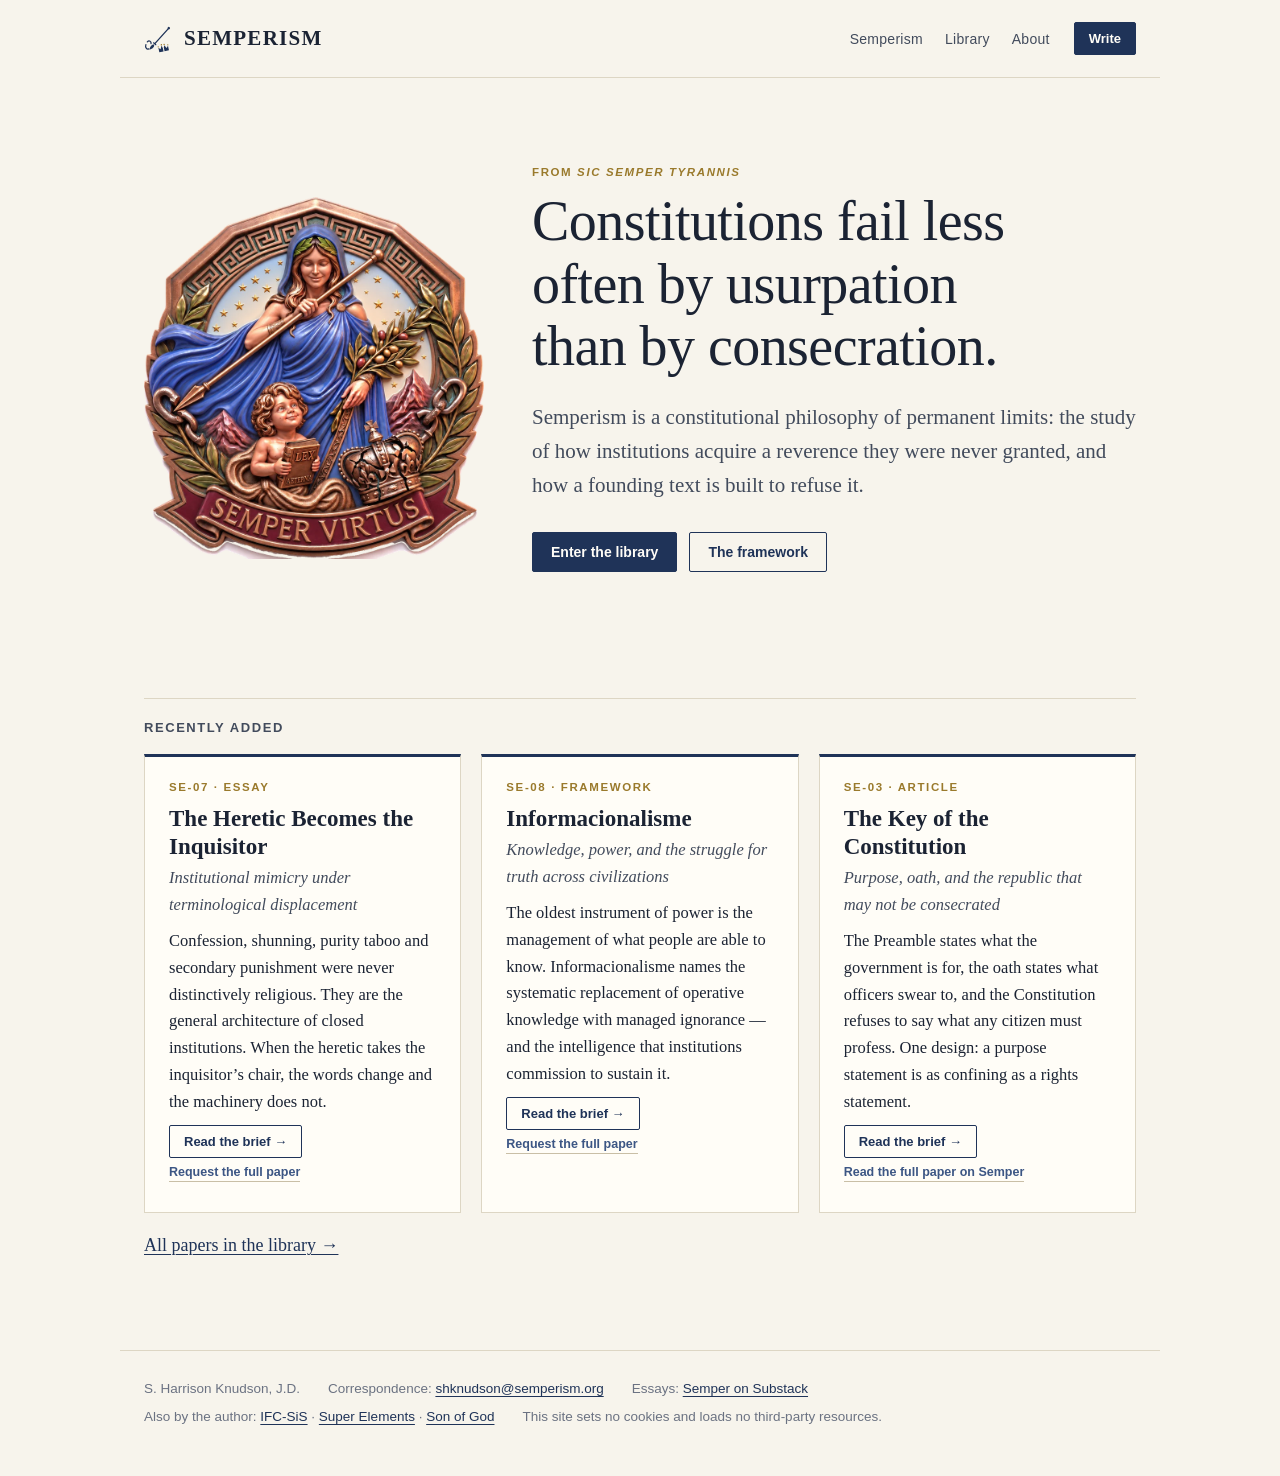
==== index.html @ 3810561f "Link The Key of the Constitution full text on Substack Co-Authored-By: Claude Opus 5.5 <noreply@anth" ====
<!DOCTYPE html>
<html lang="en">
<head>
<meta charset="utf-8">
<meta name="viewport" content="width=device-width, initial-scale=1">
<title>Semperism — S. Harrison Knudson</title>
<meta name="description" content="Semperism: a constitutional philosophy of permanent limits. Papers and briefs by S. Harrison Knudson, J.D.">
<meta name="author" content="S. Harrison Knudson, J.D.">
<link rel="canonical" href="https://semperism.org/">
<meta property="og:title" content="Semperism — S. Harrison Knudson">
<meta property="og:description" content="Semperism: a constitutional philosophy of permanent limits. Papers and briefs by S. Harrison Knudson, J.D.">
<meta property="og:url" content="https://semperism.org/">
<meta property="og:type" content="website">
<meta property="og:site_name" content="Semperism">
<meta property="og:image" content="https://semperism.org/img/semper-virtus.webp">
<script type="application/ld+json">{"@context": "https://schema.org", "@type": "Person", "@id": "https://semperism.org/about.html#person", "name": "S. Harrison Knudson", "honorificSuffix": "J.D.", "alternateName": ["Steele Harrison Knudson", "Steele Knudson"], "url": "https://semperism.org/about.html", "jobTitle": "Attorney and independent scholar", "alumniOf": [{"@type": "CollegeOrUniversity", "name": "George Mason University Antonin Scalia Law School"}, {"@type": "CollegeOrUniversity", "name": "University of Utah"}], "sameAs": ["https://orcid.org/0009-0004-3600-4115", "https://ifcsis.org/director.html", "https://superelements.com/", "https://sonofgod.love/", "https://semperism.substack.com"]}</script>
<link rel="icon" href="/favicon.svg" type="image/svg+xml">
<link rel="stylesheet" href="/style.css">
</head>
<body>
<a class="skip" href="#main">Skip to content</a>
<header class="site">
  <a class="brand" href="/"><svg class="mark" xmlns="http://www.w3.org/2000/svg" viewBox="0 0 64 64" aria-hidden="true">  <g class="m-ink" fill="currentColor">    <!-- spear held at rest, point down, breaking the chain -->    <g transform="rotate(42 32 32)">      <rect x="30.6" y="0" width="2.8" height="46" rx="1.4"/>      <circle cx="32" cy="0.8" r="2.6"/>      <rect x="27.6" y="44.5" width="8.8" height="2.4" rx="1.2"/>      <path d="M32 47.5 C28 51 28 55 32 63 C36 55 36 51 32 47.5 Z"/>    </g>    <!-- fallen crown, cracked -->    <g transform="translate(-5 -3) rotate(-12 48 54)">      <path d="M36 61 L36 51 L40 55 L43.6 48 L45.2 54 L45.2 61 Z"/>      <path d="M47.4 61 L47.4 53 L49.5 48.5 L53 55 L57 51 L57 61 Z"/>    </g>  </g>  <!-- broken chain link -->  <g fill="none" stroke="currentColor" stroke-width="2.6" stroke-linecap="round">    <path d="M4 44 C2 50 6 55 10 53"/>    <path d="M7 38 C11 34 16 37 15 42"/>  </g>  <g class="m-gold" fill="#9a7a2c" transform="translate(-5 -3) rotate(-12 48 54)">    <circle cx="43.6" cy="46.3" r="1.5"/><circle cx="36" cy="49.4" r="1.3"/>    <circle cx="49.5" cy="46.8" r="1.5"/><circle cx="57" cy="49.4" r="1.3"/>  </g></svg>Semperism</a>
  <nav><ul><li><a href="/semperism.html">Semperism</a></li><li><a href="/library.html">Library</a></li><li><a href="/about.html">About</a></li></ul></nav>
  <a class="btn btn-sm" href="mailto:shknudson@semperism.org">Write</a>
</header>
<main id="main">
<section class="hero wrap hero-emblem">
  <img class="emblem" src="/img/semper-virtus.webp" width="844" height="900" alt="Semper Virtus: Virtue holds the spear at rest, its point breaking a chain; a child holds the book Lex Aeterna; a cracked crown lies at her feet.">
  <div>
  <span class="eyebrow">From <em>sic semper tyrannis</em></span>
  <h1>Constitutions fail less often by usurpation than by consecration.</h1>
  <p class="lede">Semperism is a constitutional philosophy of permanent limits: the study of how institutions acquire a reverence they were never granted, and how a founding text is built to refuse it.</p>
  <p class="hero-actions"><a class="btn" href="/library.html">Enter the library</a> <a class="btn btn-ghost" href="/semperism.html">The framework</a></p>
  </div>
</section>
<section class="wrap">
  <h2 class="section-h">Recently added</h2>
  <div class="pubs">
    <article class="card">
      <span class="eyebrow">SE-07 &middot; Essay</span>
      <h3><a href="/the-heretic-becomes-the-inquisitor.html">The Heretic Becomes the Inquisitor</a></h3>
      <p class="card-sub">Institutional mimicry under terminological displacement</p>
      <p>Confession, shunning, purity taboo and secondary punishment were never distinctively religious. They are the general architecture of closed institutions. When the heretic takes the inquisitor’s chair, the words change and the machinery does not.</p>
      <p class="card-actions">
        <a class="btn btn-sm btn-ghost" href="/the-heretic-becomes-the-inquisitor.html">Read the brief &rarr;</a>
        <a class="req" href="mailto:shknudson@semperism.org?subject=Request%3A%20The%20Heretic%20Becomes%20the%20Inquisitor%20%28SE-07%29&amp;body=Please%20send%3A%20The%20Heretic%20Becomes%20the%20Inquisitor%20%28SE-07%29%0A%0AName%3A%0AInstitution%3A%0ARole%3A%0AThe%20question%20you%20are%20working%20on%3A%0A">Request the full paper</a>
      </p>
    </article>
    <article class="card">
      <span class="eyebrow">SE-08 &middot; Framework</span>
      <h3><a href="/informacionalisme.html">Informacionalisme</a></h3>
      <p class="card-sub">Knowledge, power, and the struggle for truth across civilizations</p>
      <p>The oldest instrument of power is the management of what people are able to know. Informacionalisme names the systematic replacement of operative knowledge with managed ignorance — and the intelligence that institutions commission to sustain it.</p>
      <p class="card-actions">
        <a class="btn btn-sm btn-ghost" href="/informacionalisme.html">Read the brief &rarr;</a>
        <a class="req" href="mailto:shknudson@semperism.org?subject=Request%3A%20Informacionalisme%20%28SE-08%29&amp;body=Please%20send%3A%20Informacionalisme%20%28SE-08%29%0A%0AName%3A%0AInstitution%3A%0ARole%3A%0AThe%20question%20you%20are%20working%20on%3A%0A">Request the full paper</a>
      </p>
    </article>
    <article class="card">
      <span class="eyebrow">SE-03 &middot; Article</span>
      <h3><a href="/the-key-of-the-constitution.html">The Key of the Constitution</a></h3>
      <p class="card-sub">Purpose, oath, and the republic that may not be consecrated</p>
      <p>The Preamble states what the government is for, the oath states what officers swear to, and the Constitution refuses to say what any citizen must profess. One design: a purpose statement is as confining as a rights statement.</p>
      <p class="card-actions">
        <a class="btn btn-sm btn-ghost" href="/the-key-of-the-constitution.html">Read the brief &rarr;</a>
        <a class="req" href="https://semperism.substack.com/p/the-key-of-the-constitution">Read the full paper on Semper</a>
      </p>
    </article>
  </div>
  <p><a href="/library.html">All papers in the library &rarr;</a></p>
</section>
</main>
<footer class="site">
  <span>S. Harrison Knudson, J.D.</span>
  <span>Correspondence: <a href="mailto:shknudson@semperism.org">shknudson@semperism.org</a></span>
  <span>Essays: <a href="https://semperism.substack.com">Semper on Substack</a></span>
  <span>Also by the author: <a href="https://ifcsis.org/">IFC-SiS</a> &middot; <a href="https://superelements.com/">Super Elements</a> &middot; <a href="https://sonofgod.love/">Son of God</a></span>
  <span>This site sets no cookies and loads no third-party resources.</span>
</footer>
</body>
</html>
---- style.css ----
:root{
  --bg:#f7f4ec; --paper:#fffdf7; --ink:#1b2333; --ink-2:#424b5c; --muted:#6b7282;
  --line:#ddd6c4; --line-2:#c9bfa6; --accent:#1f3358; --accent-soft:#3c5684; --gold:#9a7a2c;
  --serif:"Iowan Old Style","Palatino Linotype",Palatino,"Book Antiqua",Georgia,serif;
  --sans:-apple-system,BlinkMacSystemFont,"Segoe UI",Roboto,"Helvetica Neue",Arial,sans-serif;
}
@media (prefers-color-scheme:dark){:root{
  --bg:#12161f; --paper:#181d28; --ink:#e9e5da; --ink-2:#c3c0b6; --muted:#9a9ca5;
  --line:#2b3242; --line-2:#3b4458; --accent:#c9b37a; --accent-soft:#d8c693; --gold:#c9a654;
}}
*{box-sizing:border-box}
html{-webkit-text-size-adjust:100%}
body{margin:0;background:var(--bg);color:var(--ink);font:18px/1.62 var(--serif)}
a{color:var(--accent);text-underline-offset:3px;text-decoration-thickness:1px}
a:hover{color:var(--gold)}
.skip{position:absolute;left:-999px}.skip:focus{left:16px;top:8px;background:var(--paper);padding:6px 10px;z-index:9}
.wrap{max-width:1040px;margin:0 auto;padding:0 24px}
.wrap-narrow{max-width:700px}
header.site{display:flex;align-items:center;gap:24px;max-width:1040px;margin:0 auto;padding:22px 24px;border-bottom:1px solid var(--line)}
.brand{font:600 21px/1 var(--serif);letter-spacing:.06em;text-transform:uppercase;color:var(--ink);text-decoration:none;margin-right:auto}
.brand{display:inline-flex;align-items:center;gap:10px}
.brand .mark{width:30px;height:30px;color:var(--accent);flex:none}
.brand .mark .m-gold{fill:var(--gold)}
.hero-emblem{display:grid;grid-template-columns:minmax(220px,340px) 1fr;gap:48px;align-items:center}
.hero-emblem .emblem{width:100%;height:auto}
.emblem-fig{margin:28px auto 8px;max-width:420px;text-align:center}
.emblem-fig img{width:100%;height:auto}
.emblem-fig figcaption{font:italic 15px/1.5 var(--serif);color:var(--ink-2);margin-top:10px}
@media (max-width:760px){.hero-emblem{grid-template-columns:1fr;gap:24px}.hero-emblem .emblem{max-width:240px;margin:0 auto}}
header nav ul{list-style:none;display:flex;gap:22px;margin:0;padding:0}
header nav a{font:500 14px/1 var(--sans);color:var(--ink-2);text-decoration:none;letter-spacing:.02em}
header nav a[aria-current=page],header nav a:hover{color:var(--accent);border-bottom:1px solid var(--gold);padding-bottom:3px}
.btn{display:inline-block;font:600 14px/1 var(--sans);padding:12px 18px;background:var(--accent);color:var(--paper);border:1px solid var(--accent);border-radius:2px;text-decoration:none}
.btn:hover{background:var(--accent-soft);color:var(--paper)}
.btn-sm{padding:9px 14px;font-size:13px}
.btn-ghost{background:transparent;color:var(--accent)}
.btn-ghost:hover{background:var(--accent);color:var(--paper)}
main{padding:0 0 72px}
.eyebrow{display:block;font:600 11.5px/1.2 var(--sans);letter-spacing:.14em;text-transform:uppercase;color:var(--gold);margin:0 0 10px}
.hero{padding:88px 24px 56px}
.hero h1{font:500 clamp(34px,5.2vw,56px)/1.12 var(--serif);margin:0 0 22px;max-width:18ch;letter-spacing:-.01em}
.lede{font-size:21px;color:var(--ink-2);max-width:36em}
.hero-actions{display:flex;gap:12px;flex-wrap:wrap;margin-top:30px}
.page-top{padding-top:48px}
.page-h{font:500 clamp(30px,4vw,40px)/1.15 var(--serif);margin:0 0 18px;max-width:24ch}
.section-h{font:600 13px/1 var(--sans);letter-spacing:.12em;text-transform:uppercase;color:var(--ink-2);margin:52px 0 8px;padding-top:22px;border-top:1px solid var(--line)}
.muted{color:var(--muted);font-size:16px}
.pubs{display:grid;grid-template-columns:repeat(auto-fill,minmax(300px,1fr));gap:20px;margin-top:20px}
.card{background:var(--paper);border:1px solid var(--line);border-top:3px solid var(--accent);padding:24px 24px 20px}
.card h3{font:600 23px/1.22 var(--serif);margin:0 0 4px}
.card h3 a{color:var(--ink);text-decoration:none}.card h3 a:hover{color:var(--accent)}
.card-sub{display:block;font-style:italic;color:var(--ink-2);font-size:16px;margin:0 0 12px}
.card p{font-size:16.5px;margin:0 0 10px}
.card-actions{display:flex;flex-wrap:wrap;align-items:center;gap:8px 18px;margin:16px 0 0}
.req{font:600 12.5px/1 var(--sans);color:var(--accent-soft);text-decoration:none;border-bottom:1px solid var(--line-2);padding-bottom:2px}
.req:hover{color:var(--gold);border-color:var(--gold)}
.related{list-style:none;padding:0;margin:20px 0 0;border-top:1px solid var(--line)}
.related li{display:grid;grid-template-columns:70px 1fr;gap:2px 16px;padding:14px 0;border-bottom:1px solid var(--line)}
.related .eyebrow{margin:5px 0 0;grid-row:span 2}
.related a{font-size:19px;font-weight:600;text-decoration:none}
.related .card-sub{margin:0}
.note{background:var(--paper);border-left:3px solid var(--gold);padding:18px 24px;margin:28px 0}
.note h3{font:600 17px/1.3 var(--sans);margin:0 0 6px}
.note p{margin:0 0 8px;font-size:16.5px}
.prose h1,.paper h1{font:500 clamp(32px,4.4vw,44px)/1.12 var(--serif);margin:0 0 10px}
.prose,.paper{padding-top:48px}
.prose h2,.paper h2{font:600 22px/1.3 var(--serif);margin:36px 0 8px}
.paper h3{font:600 13px/1 var(--sans);letter-spacing:.1em;text-transform:uppercase;color:var(--ink-2);margin:36px 0 8px}
.paper-back{font:500 14px/1 var(--sans);margin:0 0 28px}.paper-back a{text-decoration:none}
.paper-sub{font-size:21px;font-style:italic;color:var(--ink-2);margin:0 0 8px}
.paper-meta{font:500 13.5px/1.4 var(--sans);color:var(--muted);margin:0 0 30px;padding-bottom:22px;border-bottom:1px solid var(--line)}
.paper-ask{margin-top:44px}
blockquote{margin:30px 0;padding:6px 0 6px 24px;border-left:3px solid var(--gold);font-size:21px;font-style:italic;color:var(--ink)}
.cite{font:15px/1.5 var(--sans);color:var(--ink-2);background:var(--paper);border:1px solid var(--line);padding:12px 14px;overflow-wrap:anywhere}
footer.site{display:flex;flex-wrap:wrap;gap:8px 28px;max-width:1040px;margin:0 auto;padding:28px 24px 48px;border-top:1px solid var(--line);font:13.5px/1.5 var(--sans);color:var(--muted)}
@media (max-width:640px){
  body{font-size:17px}
  header.site{flex-wrap:wrap;gap:14px;padding:18px 16px}
  header .btn{display:none}
  .wrap{padding:0 16px}
  .hero{padding:56px 16px 36px}
  .pubs{grid-template-columns:1fr}
  .related li{grid-template-columns:1fr}
  .related .eyebrow{grid-row:auto;margin:0}
}
@media print{
  header.site,footer.site,.paper-back,.paper-ask .card-actions,.skip{display:none}
  body{background:#fff;color:#000;font-size:10.5pt;line-height:1.38}
  .paper p{margin:0 0 5pt}.paper-sub{font-size:13pt}.paper h3,.cite{display:none}
  .paper{padding-top:0}.paper h1{font-size:22pt}.paper h2{font-size:12pt;margin:9pt 0 2pt}
  .paper-meta{margin-bottom:10pt;padding-bottom:8pt}.paper-ask{margin-top:14pt}
  .note{border-left:2px solid #999;padding:6pt 10pt}
  @page{size:Letter;margin:0.55in}
}
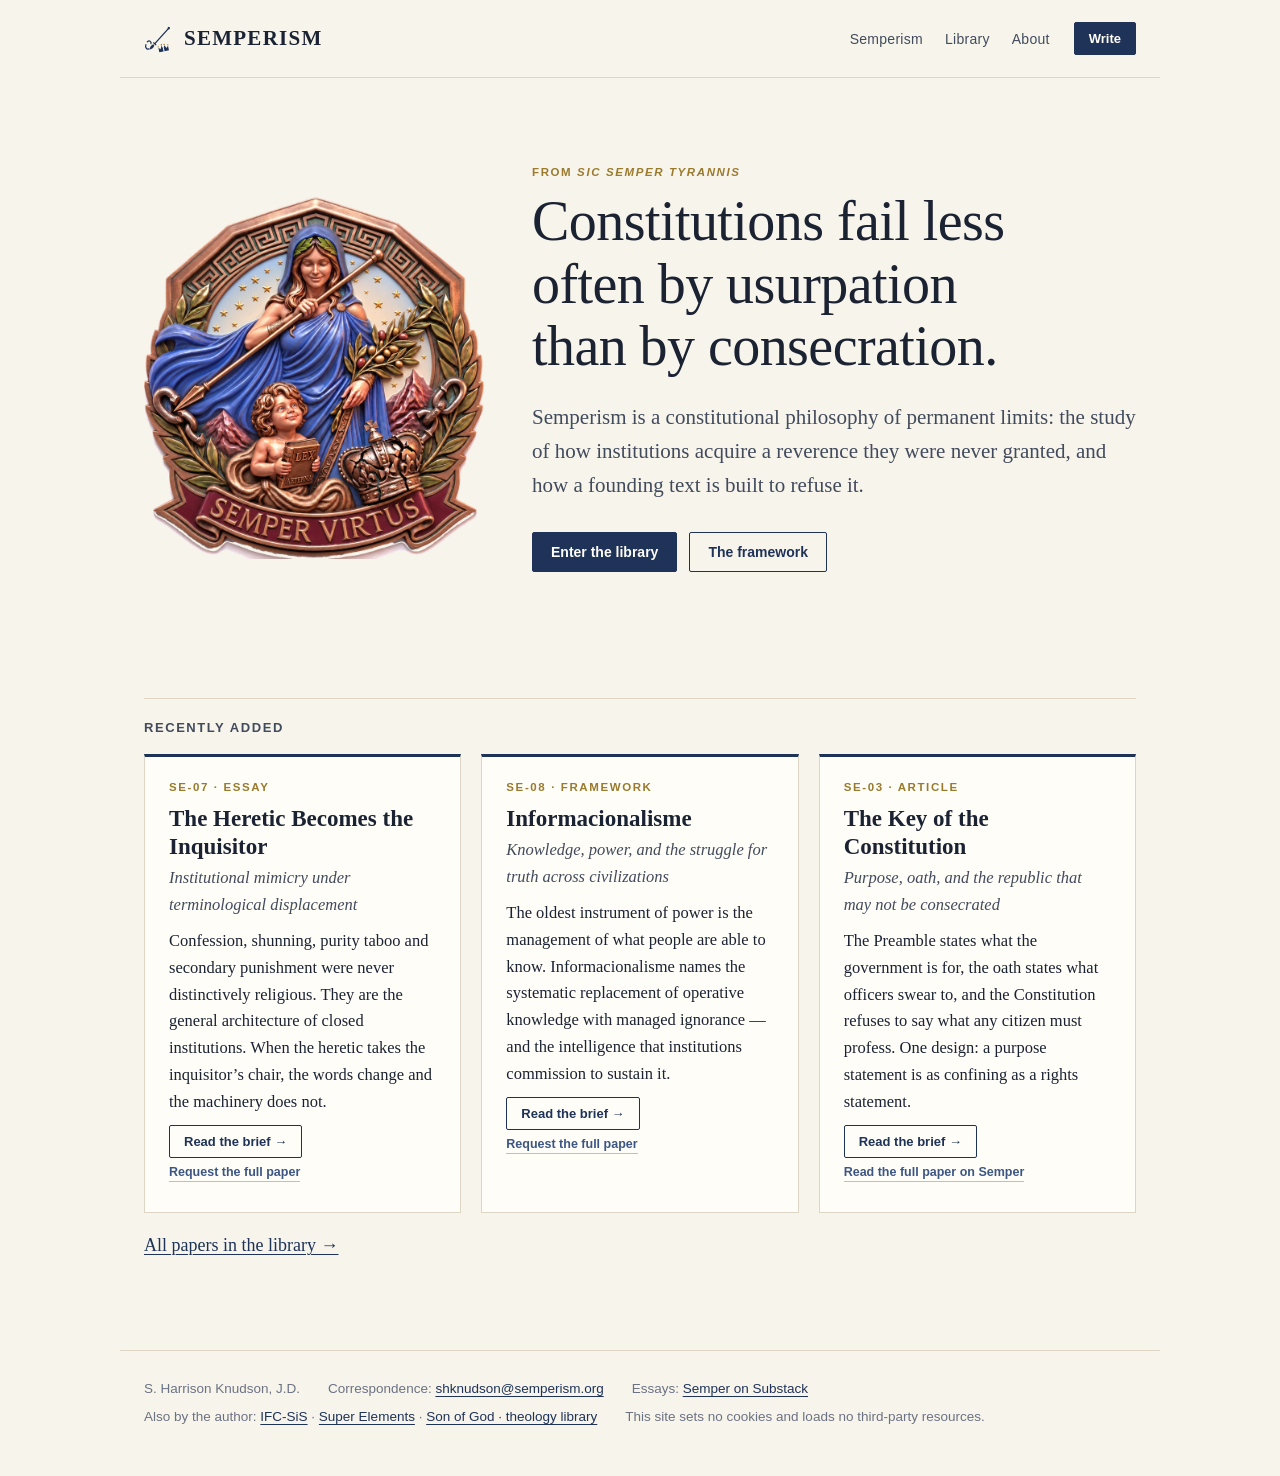
==== commit 5ccb5d24: "Link the sonofgod.love theology library Co-Authored-By: Claude Opus 5.5 <noreply@anthropic.com> Clau" ====
--- a/index.html
+++ b/index.html
@@ -13,7 +13,7 @@
 <meta property="og:type" content="website">
 <meta property="og:site_name" content="Semperism">
 <meta property="og:image" content="https://semperism.org/img/semper-virtus.webp">
-<script type="application/ld+json">{"@context": "https://schema.org", "@type": "Person", "@id": "https://semperism.org/about.html#person", "name": "S. Harrison Knudson", "honorificSuffix": "J.D.", "alternateName": ["Steele Harrison Knudson", "Steele Knudson"], "url": "https://semperism.org/about.html", "jobTitle": "Attorney and independent scholar", "alumniOf": [{"@type": "CollegeOrUniversity", "name": "George Mason University Antonin Scalia Law School"}, {"@type": "CollegeOrUniversity", "name": "University of Utah"}], "sameAs": ["https://orcid.org/0009-0004-3600-4115", "https://ifcsis.org/director.html", "https://superelements.com/", "https://sonofgod.love/", "https://semperism.substack.com"]}</script>
+<script type="application/ld+json">{"@context": "https://schema.org", "@type": "Person", "@id": "https://semperism.org/about.html#person", "name": "S. Harrison Knudson", "honorificSuffix": "J.D.", "alternateName": ["Steele Harrison Knudson", "S Harrison Knudson", "Steele H. Knudson", "Steele Knudson", "Harrison Knudson"], "givenName": "Steele", "additionalName": "Harrison", "familyName": "Knudson", "url": "https://semperism.org/about.html", "jobTitle": "Attorney and independent scholar", "alumniOf": [{"@type": "CollegeOrUniversity", "name": "George Mason University Antonin Scalia Law School"}, {"@type": "CollegeOrUniversity", "name": "University of Utah"}], "sameAs": ["https://orcid.org/0009-0004-3600-4115", "https://ifcsis.org/director.html", "https://superelements.com/", "https://sonofgod.love/", "https://sonofgod.love/library", "https://semperism.substack.com"]}</script>
 <link rel="icon" href="/favicon.svg" type="image/svg+xml">
 <link rel="stylesheet" href="/style.css">
 </head>
@@ -75,7 +75,7 @@
   <span>S. Harrison Knudson, J.D.</span>
   <span>Correspondence: <a href="mailto:shknudson@semperism.org">shknudson@semperism.org</a></span>
   <span>Essays: <a href="https://semperism.substack.com">Semper on Substack</a></span>
-  <span>Also by the author: <a href="https://ifcsis.org/">IFC-SiS</a> &middot; <a href="https://superelements.com/">Super Elements</a> &middot; <a href="https://sonofgod.love/">Son of God</a></span>
+  <span>Also by the author: <a href="https://ifcsis.org/">IFC-SiS</a> &middot; <a href="https://superelements.com/">Super Elements</a> &middot; <a href="https://sonofgod.love/library">Son of God · theology library</a></span>
   <span>This site sets no cookies and loads no third-party resources.</span>
 </footer>
 </body>
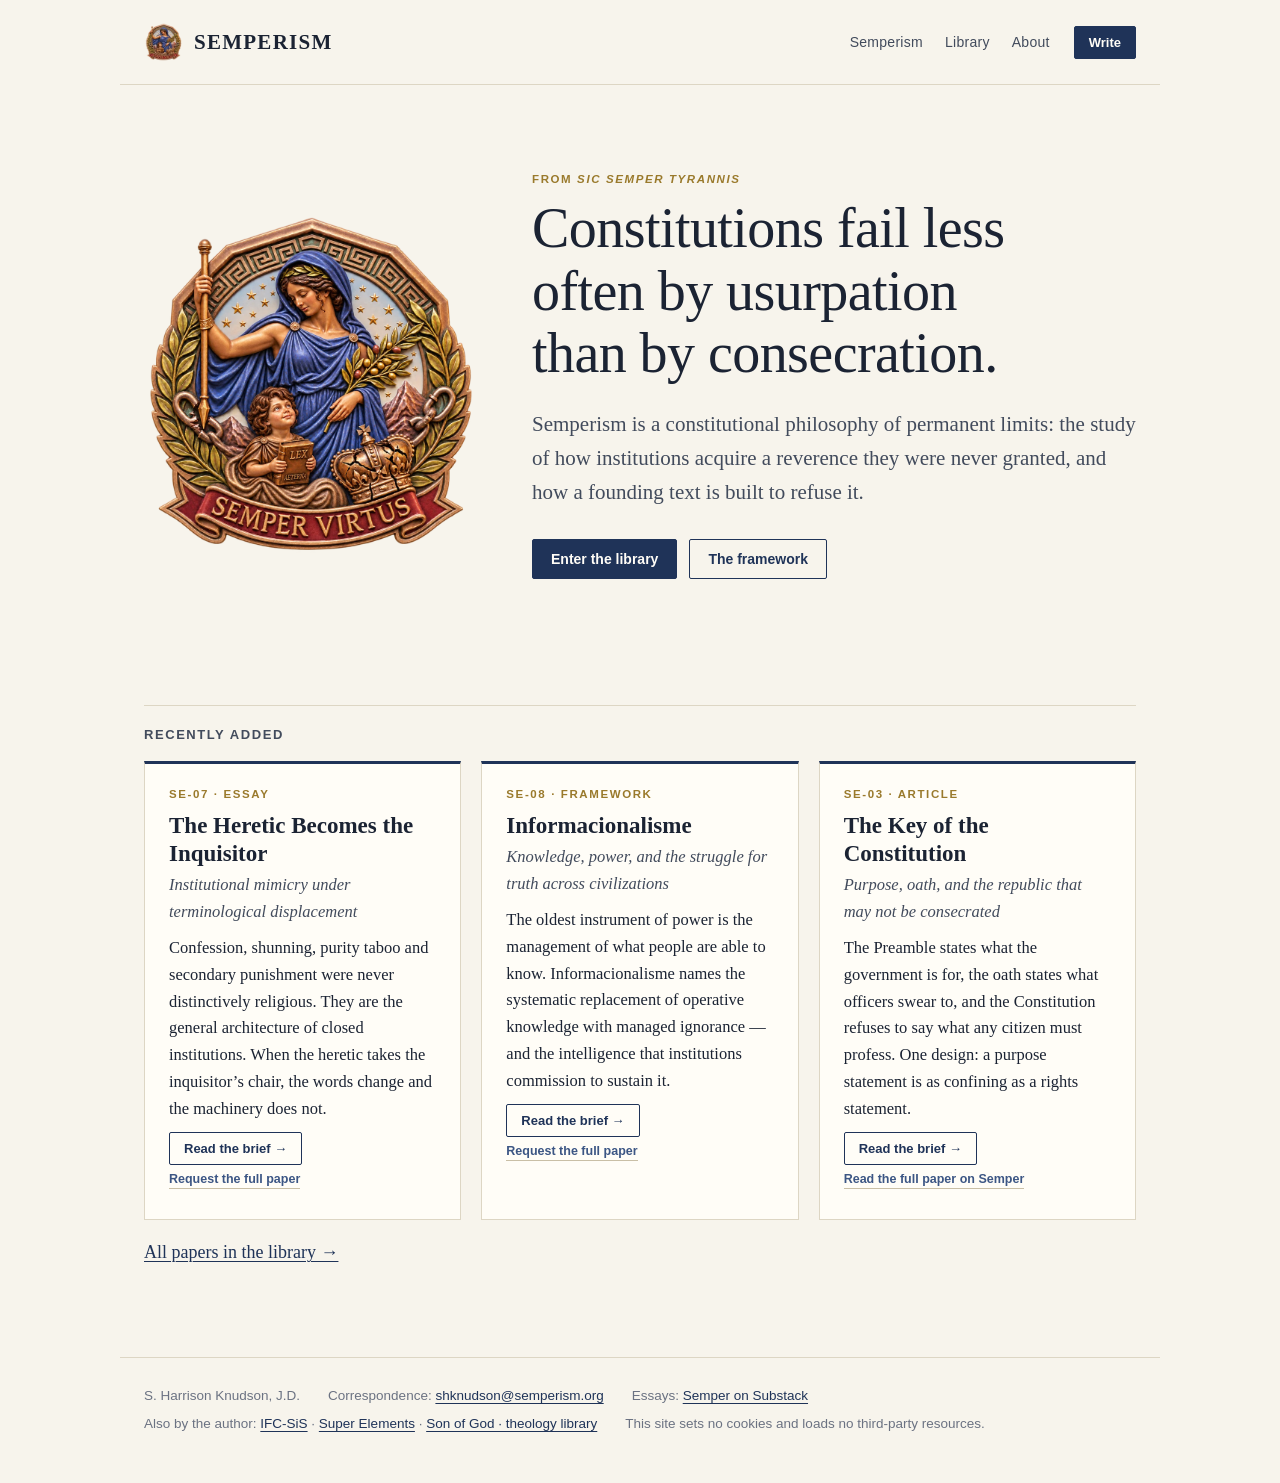
==== commit c1a594c7: "New Semper Virtus medallion as site logo; favicons and structured data for search Replace the emblem" ====
--- a/index.html
+++ b/index.html
@@ -12,21 +12,35 @@
 <meta property="og:url" content="https://semperism.org/">
 <meta property="og:type" content="website">
 <meta property="og:site_name" content="Semperism">
-<meta property="og:image" content="https://semperism.org/img/semper-virtus.webp">
+<meta property="og:image" content="https://semperism.org/img/semperism-og.jpg">
+<meta property="og:image:width" content="1200">
+<meta property="og:image:height" content="630">
+<meta property="og:image:alt" content="The Semper Virtus medallion of Semperism">
+<meta name="twitter:card" content="summary_large_image">
+<meta name="application-name" content="Semperism">
+<meta name="apple-mobile-web-app-title" content="Semperism">
+<meta name="theme-color" content="#1f3358">
+<script type="application/ld+json">{"@context": "https://schema.org", "@type": "WebSite", "@id": "https://semperism.org/#website", "name": "Semperism", "alternateName": ["Semperism.org", "Semper Virtus"], "url": "https://semperism.org/", "publisher": {"@id": "https://semperism.org/#org"}}</script>
+<script type="application/ld+json">{"@context": "https://schema.org", "@type": "Organization", "@id": "https://semperism.org/#org", "name": "Semperism", "url": "https://semperism.org/", "slogan": "Semper Virtus", "logo": {"@type": "ImageObject", "url": "https://semperism.org/img/semperism-logo.png", "width": 512, "height": 512}, "image": "https://semperism.org/img/semper-virtus-medallion.webp", "founder": {"@id": "https://semperism.org/about.html#person"}, "email": "shknudson@semperism.org", "sameAs": ["https://semperism.substack.com"]}</script>
 <script type="application/ld+json">{"@context": "https://schema.org", "@type": "Person", "@id": "https://semperism.org/about.html#person", "name": "S. Harrison Knudson", "honorificSuffix": "J.D.", "alternateName": ["Steele Harrison Knudson", "S Harrison Knudson", "Steele H. Knudson", "Steele Knudson", "Harrison Knudson"], "givenName": "Steele", "additionalName": "Harrison", "familyName": "Knudson", "url": "https://semperism.org/about.html", "jobTitle": "Attorney and independent scholar", "alumniOf": [{"@type": "CollegeOrUniversity", "name": "George Mason University Antonin Scalia Law School"}, {"@type": "CollegeOrUniversity", "name": "University of Utah"}], "sameAs": ["https://orcid.org/0009-0004-3600-4115", "https://ifcsis.org/director.html", "https://superelements.com/", "https://sonofgod.love/", "https://sonofgod.love/library", "https://semperism.substack.com"]}</script>
-<link rel="icon" href="/favicon.svg" type="image/svg+xml">
+<link rel="icon" href="/favicon.ico" sizes="48x48">
+<link rel="icon" href="/favicon-48.png" sizes="48x48" type="image/png">
+<link rel="icon" href="/favicon-96.png" sizes="96x96" type="image/png">
+<link rel="icon" href="/favicon-192.png" sizes="192x192" type="image/png">
+<link rel="apple-touch-icon" href="/apple-touch-icon.png">
+<link rel="manifest" href="/site.webmanifest">
 <link rel="stylesheet" href="/style.css">
 </head>
 <body>
 <a class="skip" href="#main">Skip to content</a>
 <header class="site">
-  <a class="brand" href="/"><svg class="mark" xmlns="http://www.w3.org/2000/svg" viewBox="0 0 64 64" aria-hidden="true">  <g class="m-ink" fill="currentColor">    <!-- spear held at rest, point down, breaking the chain -->    <g transform="rotate(42 32 32)">      <rect x="30.6" y="0" width="2.8" height="46" rx="1.4"/>      <circle cx="32" cy="0.8" r="2.6"/>      <rect x="27.6" y="44.5" width="8.8" height="2.4" rx="1.2"/>      <path d="M32 47.5 C28 51 28 55 32 63 C36 55 36 51 32 47.5 Z"/>    </g>    <!-- fallen crown, cracked -->    <g transform="translate(-5 -3) rotate(-12 48 54)">      <path d="M36 61 L36 51 L40 55 L43.6 48 L45.2 54 L45.2 61 Z"/>      <path d="M47.4 61 L47.4 53 L49.5 48.5 L53 55 L57 51 L57 61 Z"/>    </g>  </g>  <!-- broken chain link -->  <g fill="none" stroke="currentColor" stroke-width="2.6" stroke-linecap="round">    <path d="M4 44 C2 50 6 55 10 53"/>    <path d="M7 38 C11 34 16 37 15 42"/>  </g>  <g class="m-gold" fill="#9a7a2c" transform="translate(-5 -3) rotate(-12 48 54)">    <circle cx="43.6" cy="46.3" r="1.5"/><circle cx="36" cy="49.4" r="1.3"/>    <circle cx="49.5" cy="46.8" r="1.5"/><circle cx="57" cy="49.4" r="1.3"/>  </g></svg>Semperism</a>
+  <a class="brand" href="/"><img class="mark" src="/img/semperism-mark.webp" width="48" height="48" alt="">Semperism</a>
   <nav><ul><li><a href="/semperism.html">Semperism</a></li><li><a href="/library.html">Library</a></li><li><a href="/about.html">About</a></li></ul></nav>
   <a class="btn btn-sm" href="mailto:shknudson@semperism.org">Write</a>
 </header>
 <main id="main">
 <section class="hero wrap hero-emblem">
-  <img class="emblem" src="/img/semper-virtus.webp" width="844" height="900" alt="Semper Virtus: Virtue holds the spear at rest, its point breaking a chain; a child holds the book Lex Aeterna; a cracked crown lies at her feet.">
+  <img class="emblem" src="/img/semper-virtus-medallion.webp" width="910" height="900" alt="Semper Virtus: Virtue holds the spear at rest, its point breaking a chain; a child holds the book Lex Aeterna; a cracked crown lies at her feet.">
   <div>
   <span class="eyebrow">From <em>sic semper tyrannis</em></span>
   <h1>Constitutions fail less often by usurpation than by consecration.</h1>
--- a/style.css
+++ b/style.css
@@ -19,7 +19,7 @@
 header.site{display:flex;align-items:center;gap:24px;max-width:1040px;margin:0 auto;padding:22px 24px;border-bottom:1px solid var(--line)}
 .brand{font:600 21px/1 var(--serif);letter-spacing:.06em;text-transform:uppercase;color:var(--ink);text-decoration:none;margin-right:auto}
 .brand{display:inline-flex;align-items:center;gap:10px}
-.brand .mark{width:30px;height:30px;color:var(--accent);flex:none}
+.brand .mark{width:40px;height:40px;color:var(--accent);flex:none;object-fit:contain}
 .brand .mark .m-gold{fill:var(--gold)}
 .hero-emblem{display:grid;grid-template-columns:minmax(220px,340px) 1fr;gap:48px;align-items:center}
 .hero-emblem .emblem{width:100%;height:auto}
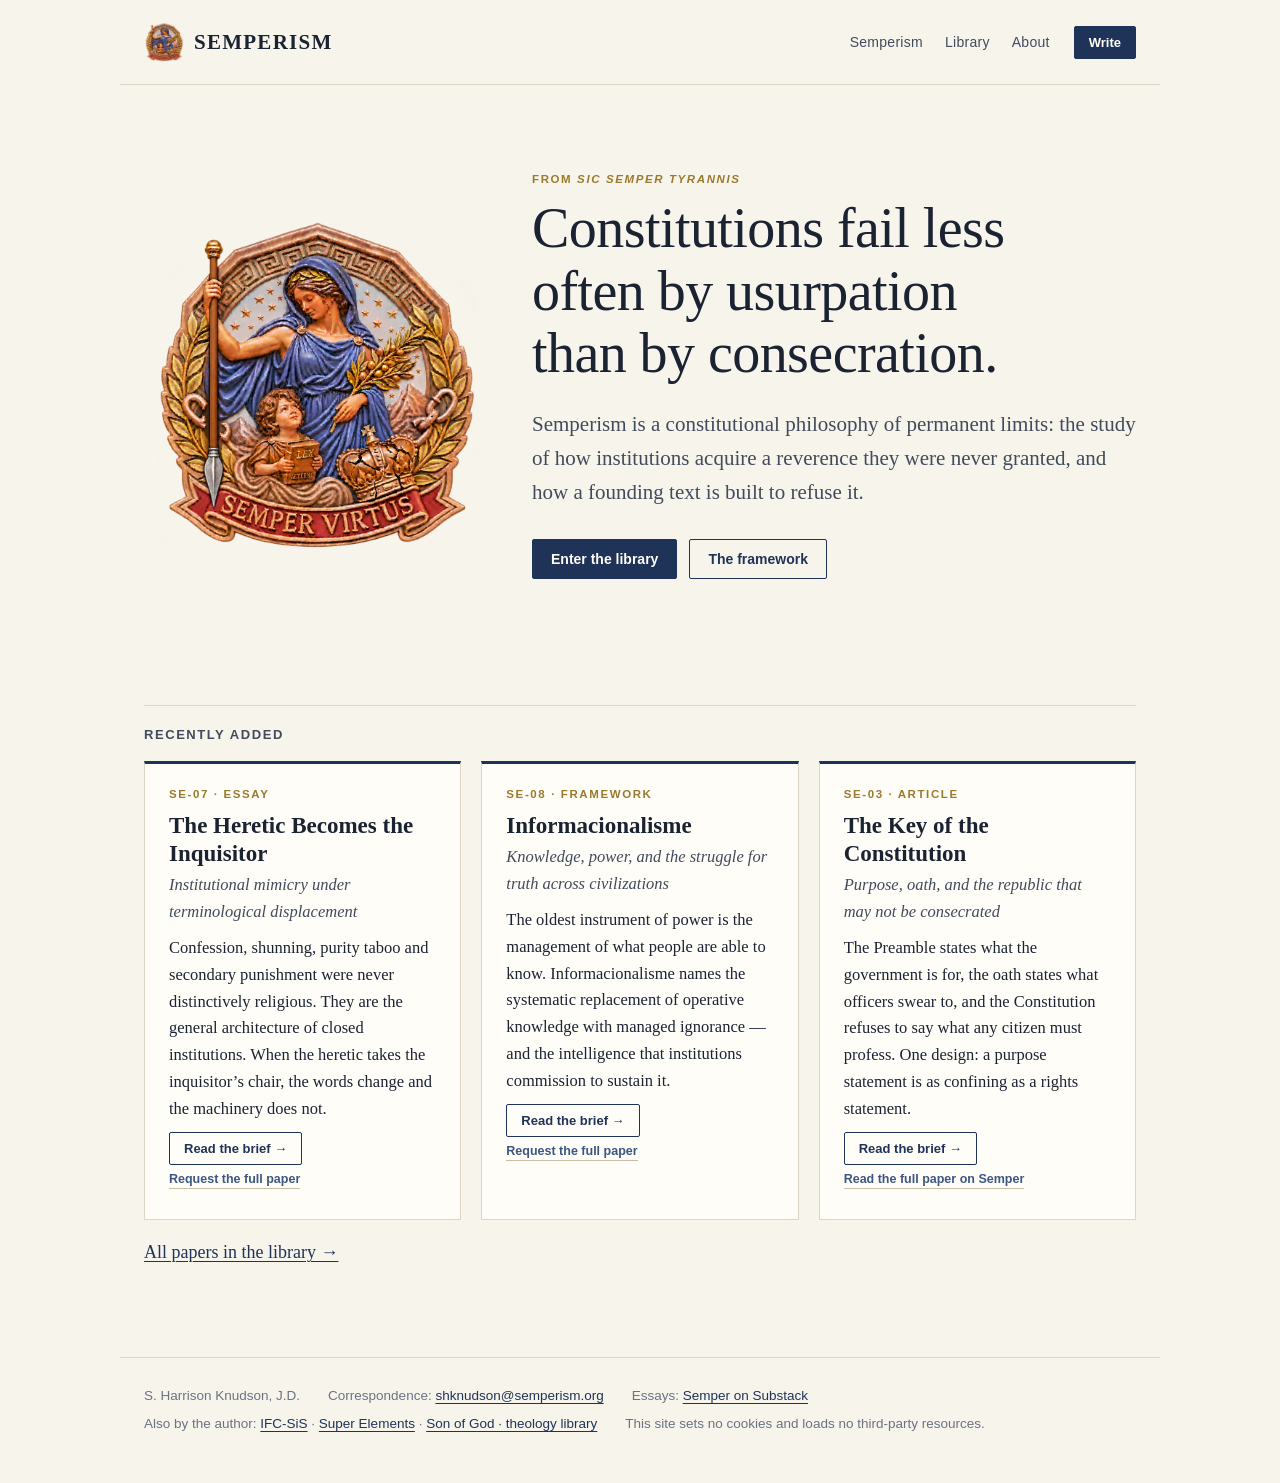
==== commit e12e0de0: "Final Semper Virtus logo (walnut spear shaft, steel point) Regenerate emblem, logo, favicons, header" ====
--- a/index.html
+++ b/index.html
@@ -40,7 +40,7 @@
 </header>
 <main id="main">
 <section class="hero wrap hero-emblem">
-  <img class="emblem" src="/img/semper-virtus-medallion.webp" width="910" height="900" alt="Semper Virtus: Virtue holds the spear at rest, its point breaking a chain; a child holds the book Lex Aeterna; a cracked crown lies at her feet.">
+  <img class="emblem" src="/img/semper-virtus-medallion.webp" width="935" height="900" alt="Semper Virtus: Virtue holds the spear at rest, its point breaking a chain; a child holds the book Lex Aeterna; a cracked crown lies at her feet.">
   <div>
   <span class="eyebrow">From <em>sic semper tyrannis</em></span>
   <h1>Constitutions fail less often by usurpation than by consecration.</h1>
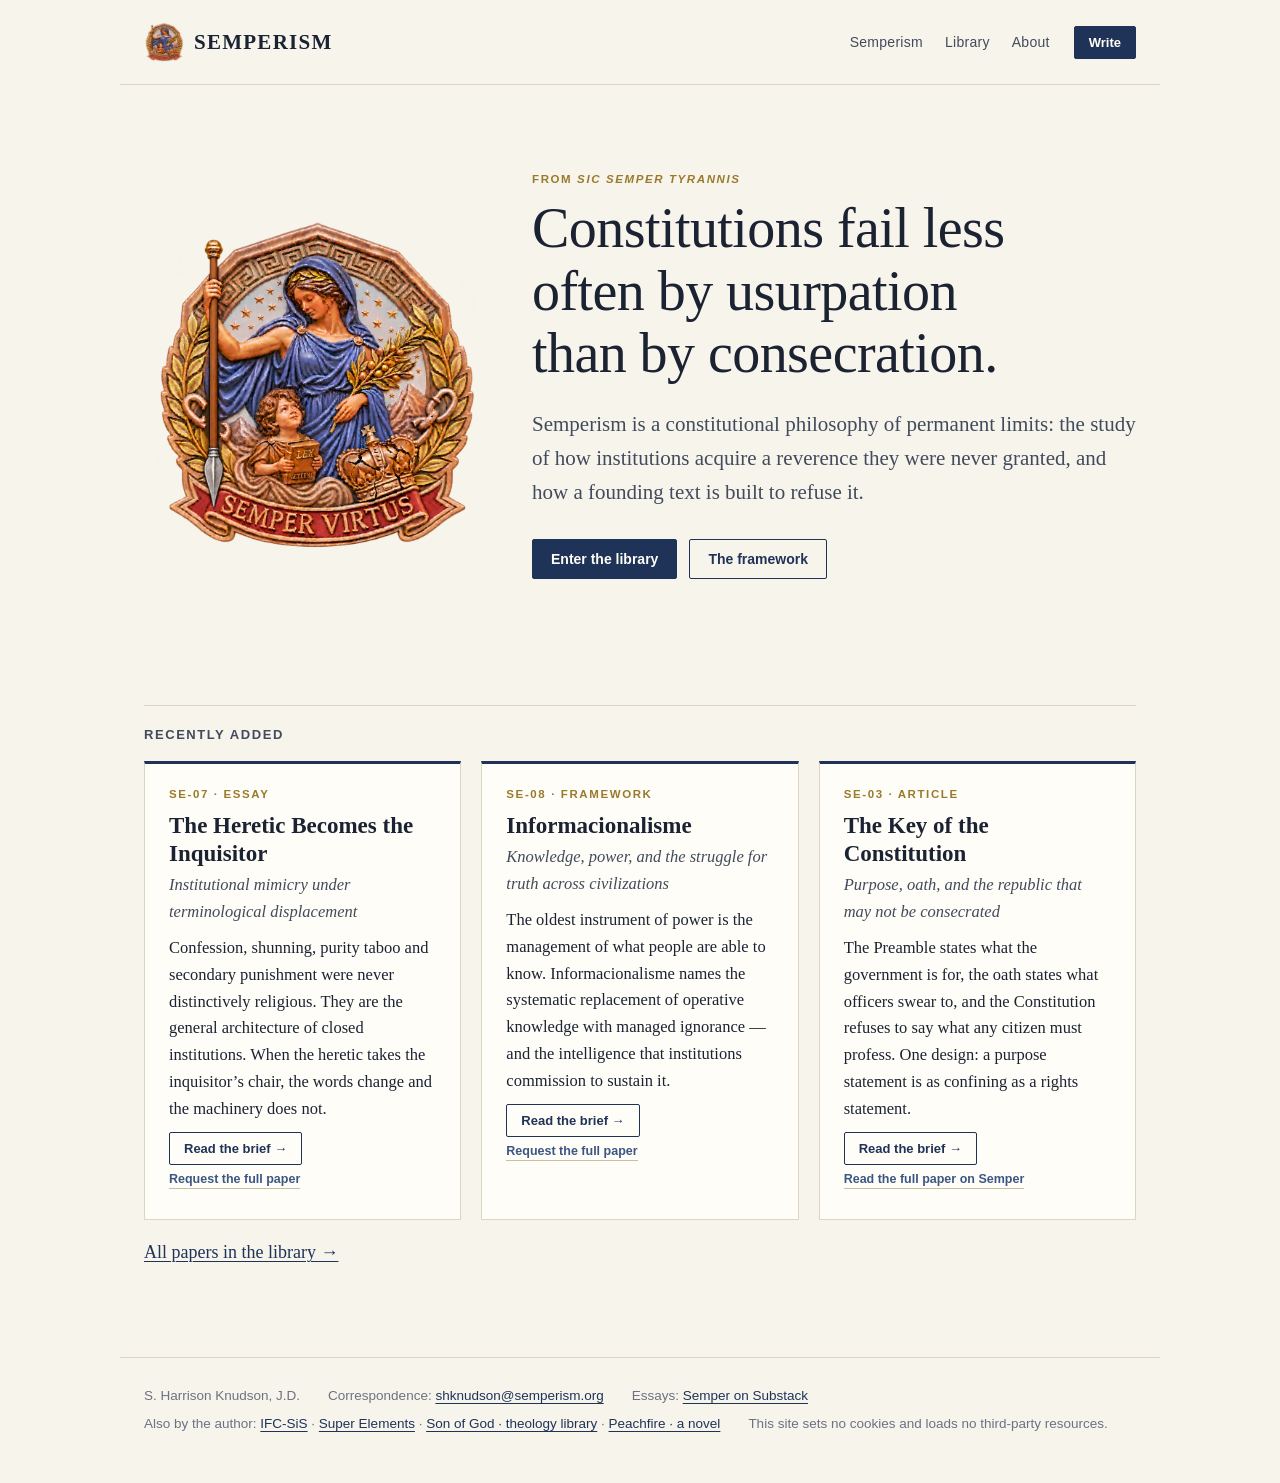
==== commit b1b3ec6b: "Link Peachfire in footer and Person sameAs Co-Authored-By: Claude Opus 5.5 <noreply@anthropic.com> C" ====
--- a/index.html
+++ b/index.html
@@ -22,7 +22,7 @@
 <meta name="theme-color" content="#1f3358">
 <script type="application/ld+json">{"@context": "https://schema.org", "@type": "WebSite", "@id": "https://semperism.org/#website", "name": "Semperism", "alternateName": ["Semperism.org", "Semper Virtus"], "url": "https://semperism.org/", "publisher": {"@id": "https://semperism.org/#org"}}</script>
 <script type="application/ld+json">{"@context": "https://schema.org", "@type": "Organization", "@id": "https://semperism.org/#org", "name": "Semperism", "url": "https://semperism.org/", "slogan": "Semper Virtus", "logo": {"@type": "ImageObject", "url": "https://semperism.org/img/semperism-logo.png", "width": 512, "height": 512}, "image": "https://semperism.org/img/semper-virtus-medallion.webp", "founder": {"@id": "https://semperism.org/about.html#person"}, "email": "shknudson@semperism.org", "sameAs": ["https://semperism.substack.com"]}</script>
-<script type="application/ld+json">{"@context": "https://schema.org", "@type": "Person", "@id": "https://semperism.org/about.html#person", "name": "S. Harrison Knudson", "honorificSuffix": "J.D.", "alternateName": ["Steele Harrison Knudson", "S Harrison Knudson", "Steele H. Knudson", "Steele Knudson", "Harrison Knudson"], "givenName": "Steele", "additionalName": "Harrison", "familyName": "Knudson", "url": "https://semperism.org/about.html", "jobTitle": "Attorney and independent scholar", "alumniOf": [{"@type": "CollegeOrUniversity", "name": "George Mason University Antonin Scalia Law School"}, {"@type": "CollegeOrUniversity", "name": "University of Utah"}], "sameAs": ["https://orcid.org/0009-0004-3600-4115", "https://ifcsis.org/director.html", "https://superelements.com/", "https://sonofgod.love/", "https://sonofgod.love/library", "https://semperism.substack.com"]}</script>
+<script type="application/ld+json">{"@context": "https://schema.org", "@type": "Person", "@id": "https://semperism.org/about.html#person", "name": "S. Harrison Knudson", "honorificSuffix": "J.D.", "alternateName": ["Steele Harrison Knudson", "S Harrison Knudson", "Steele H. Knudson", "Steele Knudson", "Harrison Knudson"], "givenName": "Steele", "additionalName": "Harrison", "familyName": "Knudson", "image": "https://semperism.org/img/knudson-with-ronald-reagan.jpg", "url": "https://semperism.org/about.html", "jobTitle": "Attorney and independent scholar", "alumniOf": [{"@type": "CollegeOrUniversity", "name": "George Mason University Antonin Scalia Law School"}, {"@type": "CollegeOrUniversity", "name": "University of Utah"}], "sameAs": ["https://orcid.org/0009-0004-3600-4115", "https://ifcsis.org/director.html", "https://superelements.com/", "https://sonofgod.love/", "https://sonofgod.love/library", "https://semperism.substack.com", "https://peachfire.ink/"]}</script>
 <link rel="icon" href="/favicon.ico" sizes="48x48">
 <link rel="icon" href="/favicon-48.png" sizes="48x48" type="image/png">
 <link rel="icon" href="/favicon-96.png" sizes="96x96" type="image/png">
@@ -89,7 +89,7 @@
   <span>S. Harrison Knudson, J.D.</span>
   <span>Correspondence: <a href="mailto:shknudson@semperism.org">shknudson@semperism.org</a></span>
   <span>Essays: <a href="https://semperism.substack.com">Semper on Substack</a></span>
-  <span>Also by the author: <a href="https://ifcsis.org/">IFC-SiS</a> &middot; <a href="https://superelements.com/">Super Elements</a> &middot; <a href="https://sonofgod.love/library">Son of God · theology library</a></span>
+  <span>Also by the author: <a href="https://ifcsis.org/">IFC-SiS</a> &middot; <a href="https://superelements.com/">Super Elements</a> &middot; <a href="https://sonofgod.love/library">Son of God · theology library</a> &middot; <a href="https://peachfire.ink/">Peachfire · a novel</a></span>
   <span>This site sets no cookies and loads no third-party resources.</span>
 </footer>
 </body>
